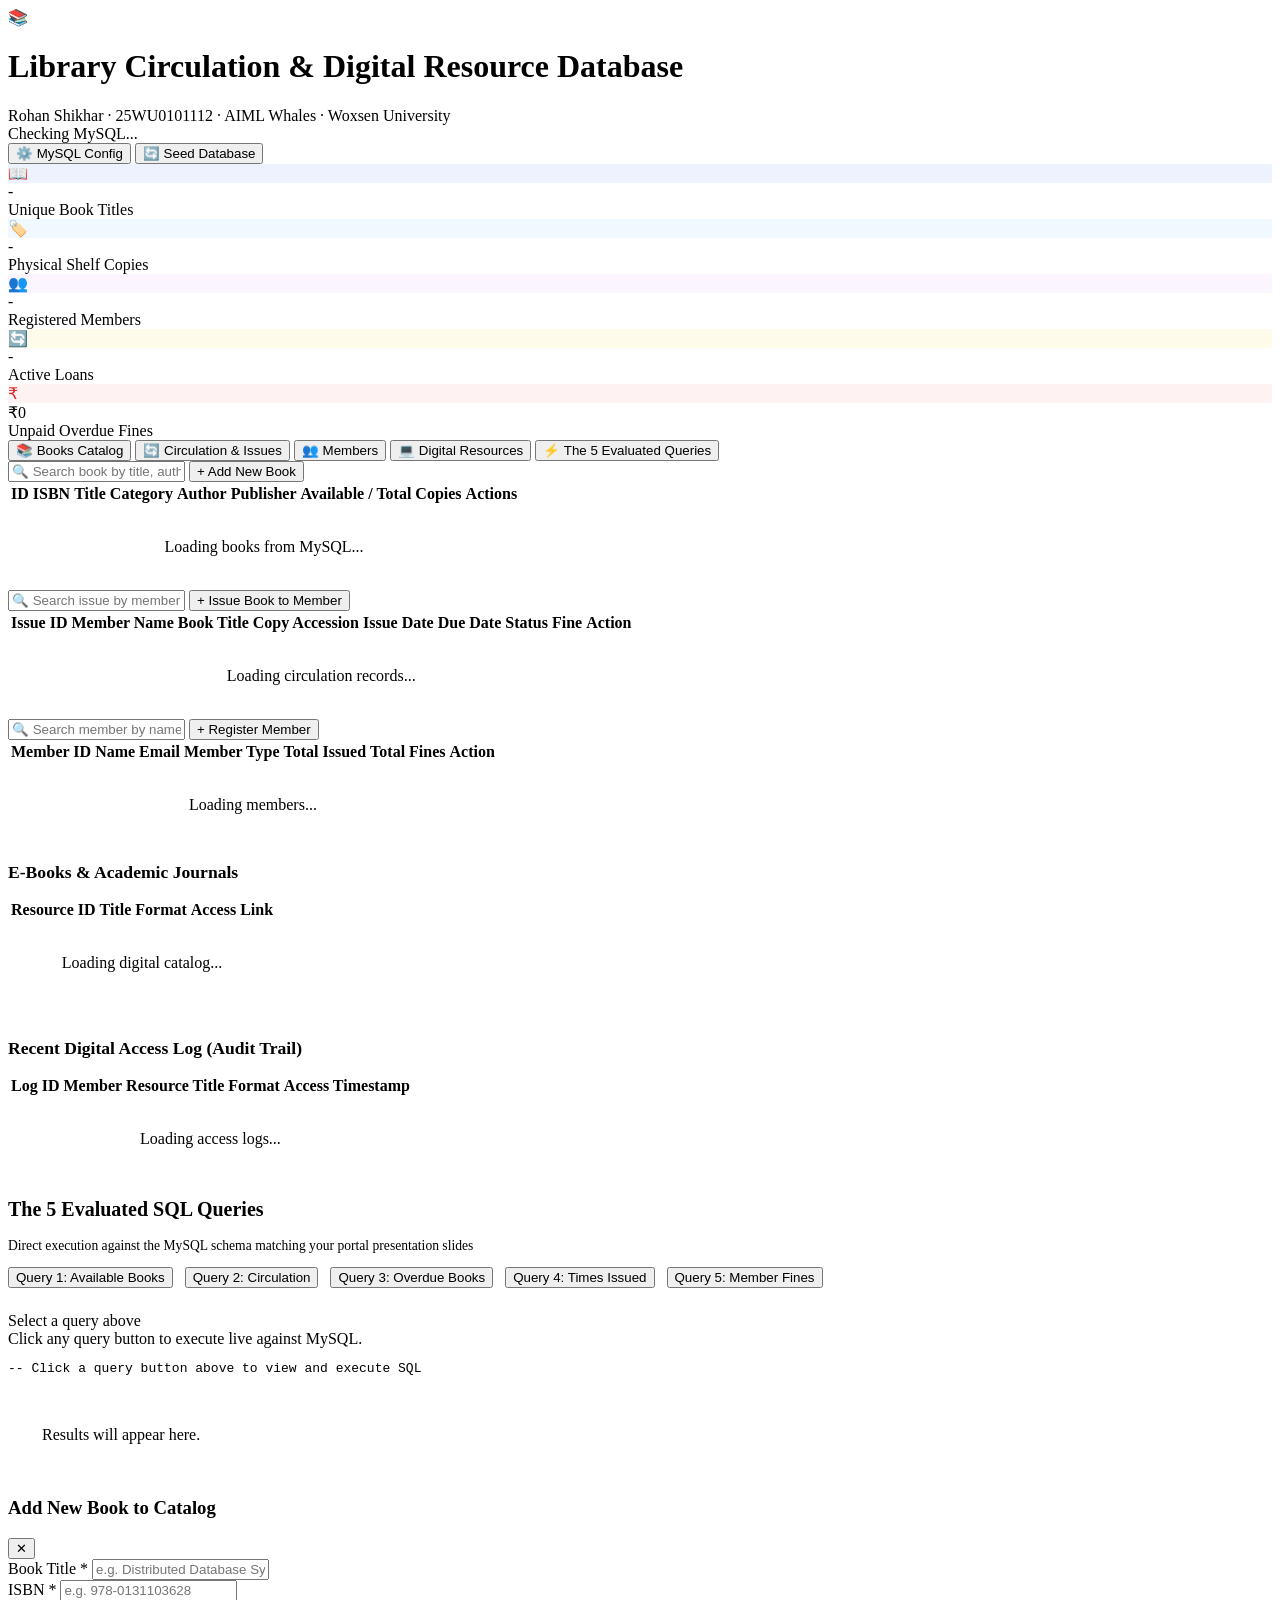
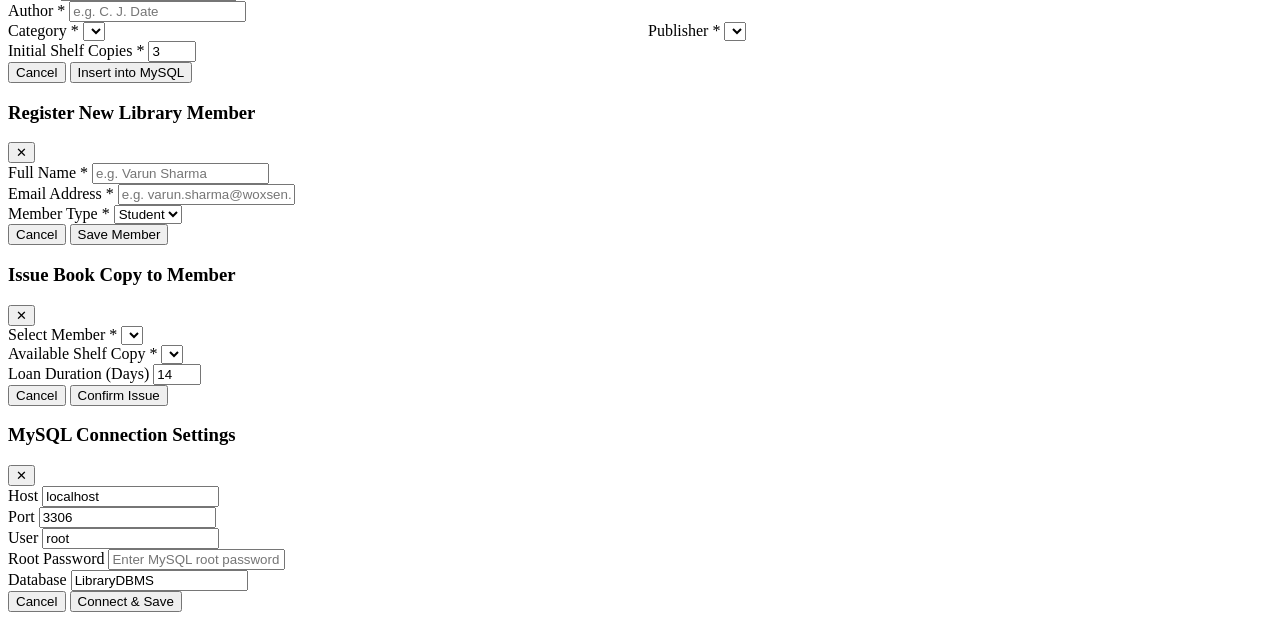
==== Presentation-III/templates/index.html @ c7616080 "No changes provided to summarize." ====
<!DOCTYPE html>
<html lang="en">
<head>
  <meta charset="UTF-8">
  <meta name="viewport" content="width=device-width, initial-scale=1.0">
  <title>Library Circulation & Digital Resource Database - Live DBMS Portal</title>
  <link rel="stylesheet" href="/static/css/style.css">
</head>
<body>
  <div class="bg-grid"></div>

  <!-- Header -->
  <header class="app-header">
    <div class="brand-section">
      <div class="brand-icon">📚</div>
      <div class="brand-text">
        <h1>Library Circulation & Digital Resource Database</h1>
        <div class="meta-subtitle">Rohan Shikhar · 25WU0101112 · AIML Whales · Woxsen University</div>
      </div>
    </div>
    <div class="header-status">
      <div id="db-status-pill" class="db-pill">
        <span class="pulse-dot"></span>
        <span id="db-status-text">Checking MySQL...</span>
      </div>
      <button class="btn btn-secondary btn-sm" onclick="openModal('db-config-modal')">⚙️ MySQL Config</button>
      <button class="btn btn-secondary btn-sm" onclick="initDatabase()">🔄 Seed Database</button>
    </div>
  </header>

  <!-- Main Container -->
  <main class="app-container">
    <!-- Quick Stats Cards -->
    <div class="stats-grid">
      <div class="stat-card">
        <div class="stat-icon" style="background: #EEF2FF; color: #4F46E5;">📖</div>
        <div>
          <div class="stat-val" id="stat-books">-</div>
          <div class="stat-lbl">Unique Book Titles</div>
        </div>
      </div>
      <div class="stat-card">
        <div class="stat-icon" style="background: #F0F9FF; color: #0284C7;">🏷️</div>
        <div>
          <div class="stat-val" id="stat-copies">-</div>
          <div class="stat-lbl">Physical Shelf Copies</div>
        </div>
      </div>
      <div class="stat-card">
        <div class="stat-icon" style="background: #FAF5FF; color: #9333EA;">👥</div>
        <div>
          <div class="stat-val" id="stat-members">-</div>
          <div class="stat-lbl">Registered Members</div>
        </div>
      </div>
      <div class="stat-card">
        <div class="stat-icon" style="background: #FFFBEB; color: #D97706;">🔄</div>
        <div>
          <div class="stat-val" id="stat-loans">-</div>
          <div class="stat-lbl">Active Loans</div>
        </div>
      </div>
      <div class="stat-card">
        <div class="stat-icon" style="background: #FEF2F2; color: #DC2626;">₹</div>
        <div>
          <div class="stat-val" id="stat-fines">₹0</div>
          <div class="stat-lbl">Unpaid Overdue Fines</div>
        </div>
      </div>
    </div>

    <!-- Navigation Tabs -->
    <nav class="tabs-nav">
      <button class="tab-btn active" onclick="switchTab('books-tab')">📚 Books Catalog</button>
      <button class="tab-btn" onclick="switchTab('issues-tab')">🔄 Circulation & Issues</button>
      <button class="tab-btn" onclick="switchTab('members-tab')">👥 Members</button>
      <button class="tab-btn" onclick="switchTab('digital-tab')">💻 Digital Resources</button>
      <button class="tab-btn" onclick="switchTab('queries-tab')">⚡ The 5 Evaluated Queries</button>
    </nav>

    <!-- Tab 1: Books Catalog -->
    <section id="books-tab" class="tab-content active">
      <div class="section-toolbar">
        <input type="text" id="book-search" class="search-input" placeholder="🔍 Search book by title, author, category..." oninput="filterBooks()">
        <button class="btn btn-primary" onclick="openAddBookModal()">+ Add New Book</button>
      </div>
      <div class="table-card">
        <table class="data-table" id="books-table">
          <thead>
            <tr>
              <th>ID</th>
              <th>ISBN</th>
              <th>Title</th>
              <th>Category</th>
              <th>Author</th>
              <th>Publisher</th>
              <th>Available / Total Copies</th>
              <th>Actions</th>
            </tr>
          </thead>
          <tbody id="books-tbody">
            <tr><td colspan="8" style="text-align:center; padding: 2rem;">Loading books from MySQL...</td></tr>
          </tbody>
        </table>
      </div>
    </section>

    <!-- Tab 2: Circulation & Issues -->
    <section id="issues-tab" class="tab-content">
      <div class="section-toolbar">
        <input type="text" id="issue-search" class="search-input" placeholder="🔍 Search issue by member or book..." oninput="filterIssues()">
        <button class="btn btn-primary" onclick="openIssueBookModal()">+ Issue Book to Member</button>
      </div>
      <div class="table-card">
        <table class="data-table" id="issues-table">
          <thead>
            <tr>
              <th>Issue ID</th>
              <th>Member Name</th>
              <th>Book Title</th>
              <th>Copy Accession</th>
              <th>Issue Date</th>
              <th>Due Date</th>
              <th>Status</th>
              <th>Fine</th>
              <th>Action</th>
            </tr>
          </thead>
          <tbody id="issues-tbody">
            <tr><td colspan="9" style="text-align:center; padding: 2rem;">Loading circulation records...</td></tr>
          </tbody>
        </table>
      </div>
    </section>

    <!-- Tab 3: Members -->
    <section id="members-tab" class="tab-content">
      <div class="section-toolbar">
        <input type="text" id="member-search" class="search-input" placeholder="🔍 Search member by name or email..." oninput="filterMembers()">
        <button class="btn btn-primary" onclick="openModal('add-member-modal')">+ Register Member</button>
      </div>
      <div class="table-card">
        <table class="data-table" id="members-table">
          <thead>
            <tr>
              <th>Member ID</th>
              <th>Name</th>
              <th>Email</th>
              <th>Member Type</th>
              <th>Total Issued</th>
              <th>Total Fines</th>
              <th>Action</th>
            </tr>
          </thead>
          <tbody id="members-tbody">
            <tr><td colspan="7" style="text-align:center; padding: 2rem;">Loading members...</td></tr>
          </tbody>
        </table>
      </div>
    </section>

    <!-- Tab 4: Digital Resources -->
    <section id="digital-tab" class="tab-content">
      <div class="section-toolbar">
        <h2 style="font-family: var(--font-display); font-size: 1.1rem;">E-Books & Academic Journals</h2>
      </div>
      <div class="table-card" style="margin-bottom: 2rem;">
        <table class="data-table">
          <thead>
            <tr>
              <th>Resource ID</th>
              <th>Title</th>
              <th>Format</th>
              <th>Access Link</th>
            </tr>
          </thead>
          <tbody id="digital-tbody">
            <tr><td colspan="4" style="text-align:center; padding: 2rem;">Loading digital catalog...</td></tr>
          </tbody>
        </table>
      </div>

      <div class="section-toolbar">
        <h2 style="font-family: var(--font-display); font-size: 1.1rem;">Recent Digital Access Log (Audit Trail)</h2>
      </div>
      <div class="table-card">
        <table class="data-table">
          <thead>
            <tr>
              <th>Log ID</th>
              <th>Member</th>
              <th>Resource Title</th>
              <th>Format</th>
              <th>Access Timestamp</th>
            </tr>
          </thead>
          <tbody id="access-logs-tbody">
            <tr><td colspan="5" style="text-align:center; padding: 2rem;">Loading access logs...</td></tr>
          </tbody>
        </table>
      </div>
    </section>

    <!-- Tab 5: The 5 Evaluated Queries -->
    <section id="queries-tab" class="tab-content">
      <div class="section-toolbar">
        <div>
          <h2 style="font-family: var(--font-display); font-size: 1.25rem;">The 5 Evaluated SQL Queries</h2>
          <p style="font-size: 0.85rem; color: var(--muted);">Direct execution against the MySQL schema matching your portal presentation slides</p>
        </div>
      </div>

      <!-- Query Selector Buttons -->
      <div style="display: flex; gap: 0.75rem; flex-wrap: wrap; margin-bottom: 1.5rem;">
        <button class="btn btn-secondary" onclick="loadQuery(1)">Query 1: Available Books</button>
        <button class="btn btn-secondary" onclick="loadQuery(2)">Query 2: Circulation</button>
        <button class="btn btn-secondary" onclick="loadQuery(3)">Query 3: Overdue Books</button>
        <button class="btn btn-secondary" onclick="loadQuery(4)">Query 4: Times Issued</button>
        <button class="btn btn-secondary" onclick="loadQuery(5)">Query 5: Member Fines</button>
      </div>

      <div id="query-display-card" class="query-card">
        <div class="query-header">
          <div>
            <div id="q-title" class="query-title">Select a query above</div>
            <div id="q-desc" class="query-desc">Click any query button to execute live against MySQL.</div>
          </div>
          <div id="q-meta" style="font-family: var(--font-mono); font-size: 0.8rem; color: var(--accent2);"></div>
        </div>
        <pre class="code-box"><code id="q-code">-- Click a query button above to view and execute SQL</code></pre>
        <div class="table-card" style="margin-top: 1rem;">
          <table class="data-table" id="q-result-table">
            <thead id="q-thead"></thead>
            <tbody id="q-tbody">
              <tr><td style="text-align:center; padding: 2rem;">Results will appear here.</td></tr>
            </tbody>
          </table>
        </div>
      </div>
    </section>
  </main>

  <!-- MODALS -->

  <!-- Modal: Add Book -->
  <div id="add-book-modal" class="modal-overlay">
    <div class="modal-box">
      <div class="modal-header">
        <h3>Add New Book to Catalog</h3>
        <button class="modal-close" onclick="closeModal('add-book-modal')">✕</button>
      </div>
      <form id="add-book-form" onsubmit="submitAddBook(event)">
        <div class="modal-body">
          <div class="form-group">
            <label>Book Title *</label>
            <input type="text" id="b-title" class="form-control" required placeholder="e.g. Distributed Database Systems">
          </div>
          <div class="form-group">
            <label>ISBN *</label>
            <input type="text" id="b-isbn" class="form-control" required placeholder="e.g. 978-0131103628">
          </div>
          <div class="form-group">
            <label>Author *</label>
            <input type="text" id="b-author" class="form-control" required placeholder="e.g. C. J. Date">
          </div>
          <div style="display: grid; grid-template-columns: 1fr 1fr; gap: 1rem;">
            <div class="form-group">
              <label>Category *</label>
              <select id="b-category" class="form-control" required></select>
            </div>
            <div class="form-group">
              <label>Publisher *</label>
              <select id="b-publisher" class="form-control" required></select>
            </div>
          </div>
          <div class="form-group">
            <label>Initial Shelf Copies *</label>
            <input type="number" id="b-copies" class="form-control" value="3" min="1" max="50">
          </div>
        </div>
        <div class="modal-footer">
          <button type="button" class="btn btn-secondary" onclick="closeModal('add-book-modal')">Cancel</button>
          <button type="submit" class="btn btn-primary">Insert into MySQL</button>
        </div>
      </form>
    </div>
  </div>

  <!-- Modal: Register Member -->
  <div id="add-member-modal" class="modal-overlay">
    <div class="modal-box">
      <div class="modal-header">
        <h3>Register New Library Member</h3>
        <button class="modal-close" onclick="closeModal('add-member-modal')">✕</button>
      </div>
      <form id="add-member-form" onsubmit="submitAddMember(event)">
        <div class="modal-body">
          <div class="form-group">
            <label>Full Name *</label>
            <input type="text" id="m-name" class="form-control" required placeholder="e.g. Varun Sharma">
          </div>
          <div class="form-group">
            <label>Email Address *</label>
            <input type="email" id="m-email" class="form-control" required placeholder="e.g. varun.sharma@woxsen.edu.in">
          </div>
          <div class="form-group">
            <label>Member Type *</label>
            <select id="m-type" class="form-control" required>
              <option value="Student">Student</option>
              <option value="Faculty">Faculty</option>
              <option value="Staff">Staff</option>
            </select>
          </div>
        </div>
        <div class="modal-footer">
          <button type="button" class="btn btn-secondary" onclick="closeModal('add-member-modal')">Cancel</button>
          <button type="submit" class="btn btn-primary">Save Member</button>
        </div>
      </form>
    </div>
  </div>

  <!-- Modal: Issue Book -->
  <div id="issue-book-modal" class="modal-overlay">
    <div class="modal-box">
      <div class="modal-header">
        <h3>Issue Book Copy to Member</h3>
        <button class="modal-close" onclick="closeModal('issue-book-modal')">✕</button>
      </div>
      <form id="issue-book-form" onsubmit="submitIssueBook(event)">
        <div class="modal-body">
          <div class="form-group">
            <label>Select Member *</label>
            <select id="iss-member" class="form-control" required></select>
          </div>
          <div class="form-group">
            <label>Available Shelf Copy *</label>
            <select id="iss-copy" class="form-control" required></select>
          </div>
          <div class="form-group">
            <label>Loan Duration (Days)</label>
            <input type="number" id="iss-days" class="form-control" value="14" min="1" max="60">
          </div>
        </div>
        <div class="modal-footer">
          <button type="button" class="btn btn-secondary" onclick="closeModal('issue-book-modal')">Cancel</button>
          <button type="submit" class="btn btn-primary">Confirm Issue</button>
        </div>
      </form>
    </div>
  </div>

  <!-- Modal: MySQL Config -->
  <div id="db-config-modal" class="modal-overlay">
    <div class="modal-box">
      <div class="modal-header">
        <h3>MySQL Connection Settings</h3>
        <button class="modal-close" onclick="closeModal('db-config-modal')">✕</button>
      </div>
      <form id="db-config-form" onsubmit="submitDbConfig(event)">
        <div class="modal-body">
          <div class="form-group">
            <label>Host</label>
            <input type="text" id="cfg-host" class="form-control" value="localhost">
          </div>
          <div class="form-group">
            <label>Port</label>
            <input type="number" id="cfg-port" class="form-control" value="3306">
          </div>
          <div class="form-group">
            <label>User</label>
            <input type="text" id="cfg-user" class="form-control" value="root">
          </div>
          <div class="form-group">
            <label>Root Password</label>
            <input type="password" id="cfg-pass" class="form-control" placeholder="Enter MySQL root password">
          </div>
          <div class="form-group">
            <label>Database</label>
            <input type="text" id="cfg-db" class="form-control" value="LibraryDBMS">
          </div>
        </div>
        <div class="modal-footer">
          <button type="button" class="btn btn-secondary" onclick="closeModal('db-config-modal')">Cancel</button>
          <button type="submit" class="btn btn-primary">Connect & Save</button>
        </div>
      </form>
    </div>
  </div>

  <!-- Toast Container -->
  <div id="toast-container" class="toast-container"></div>

  <script src="/static/js/app.js"></script>
</body>
</html>
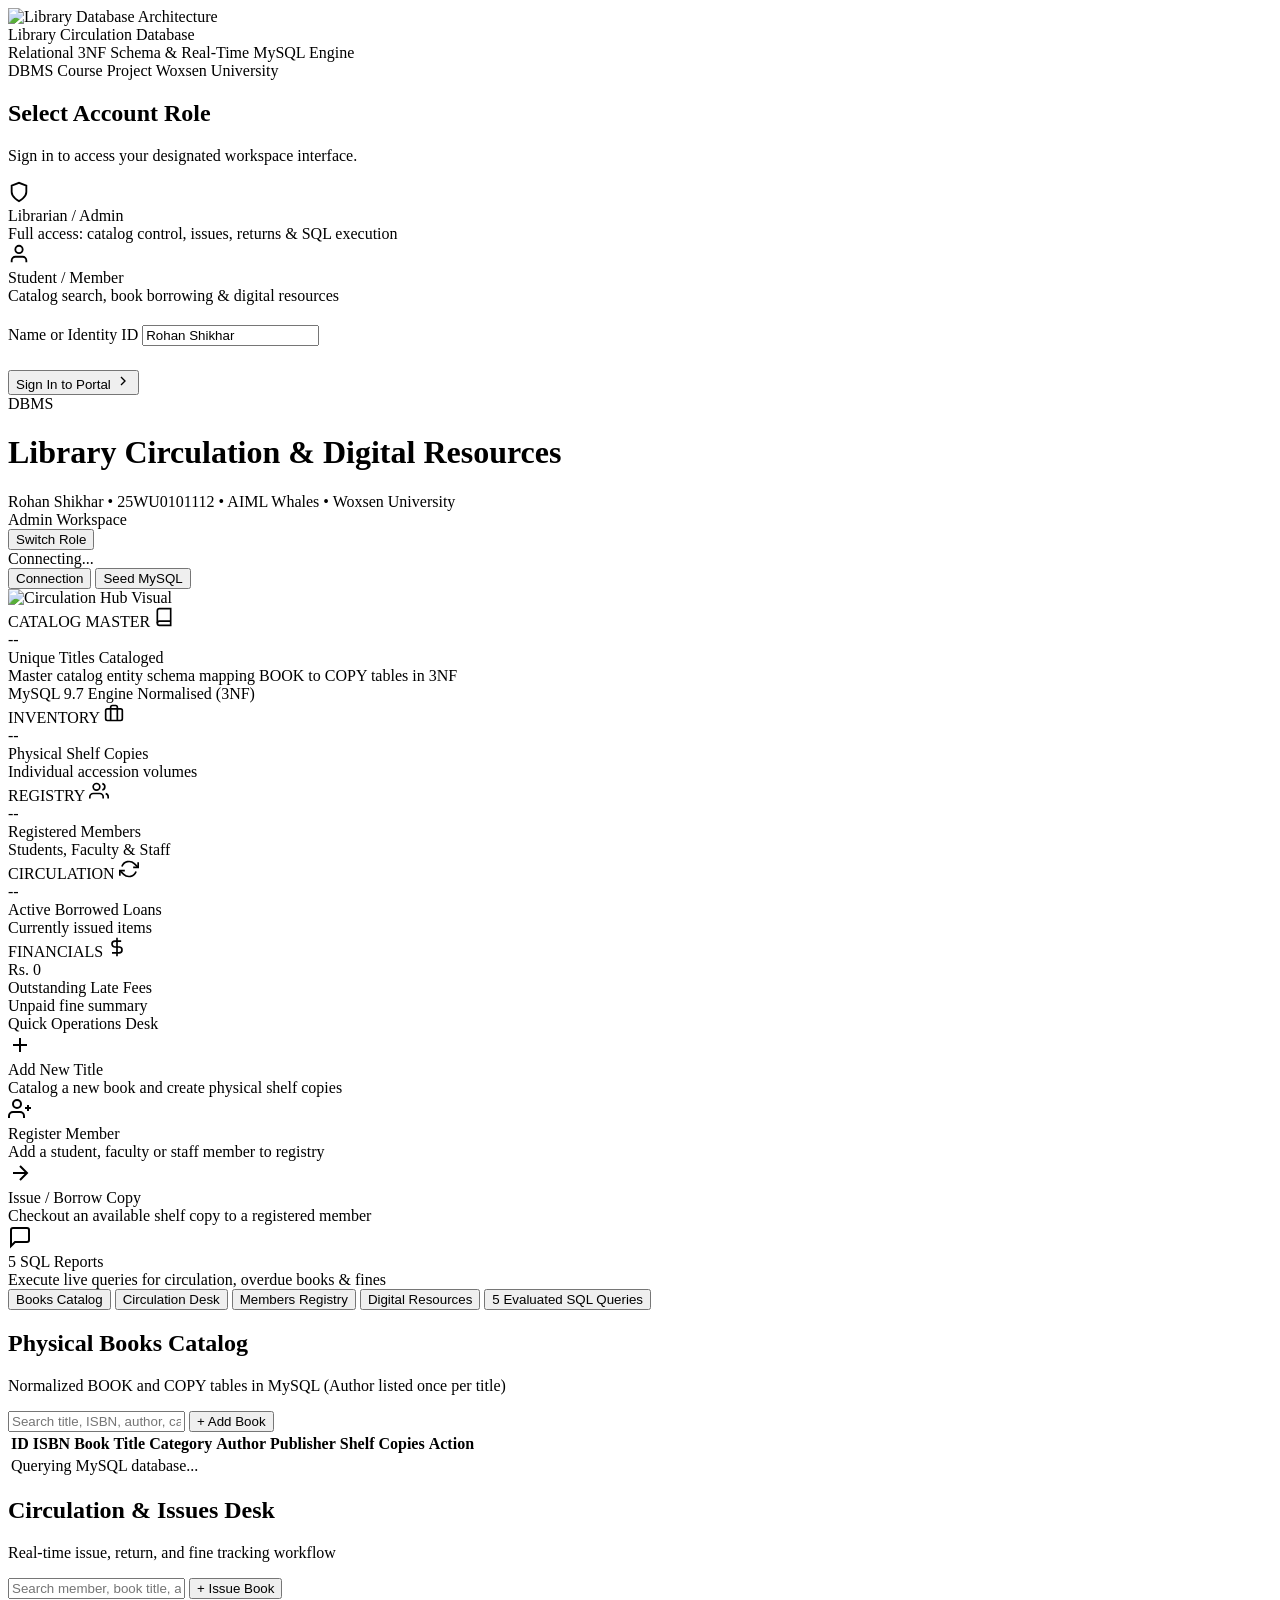
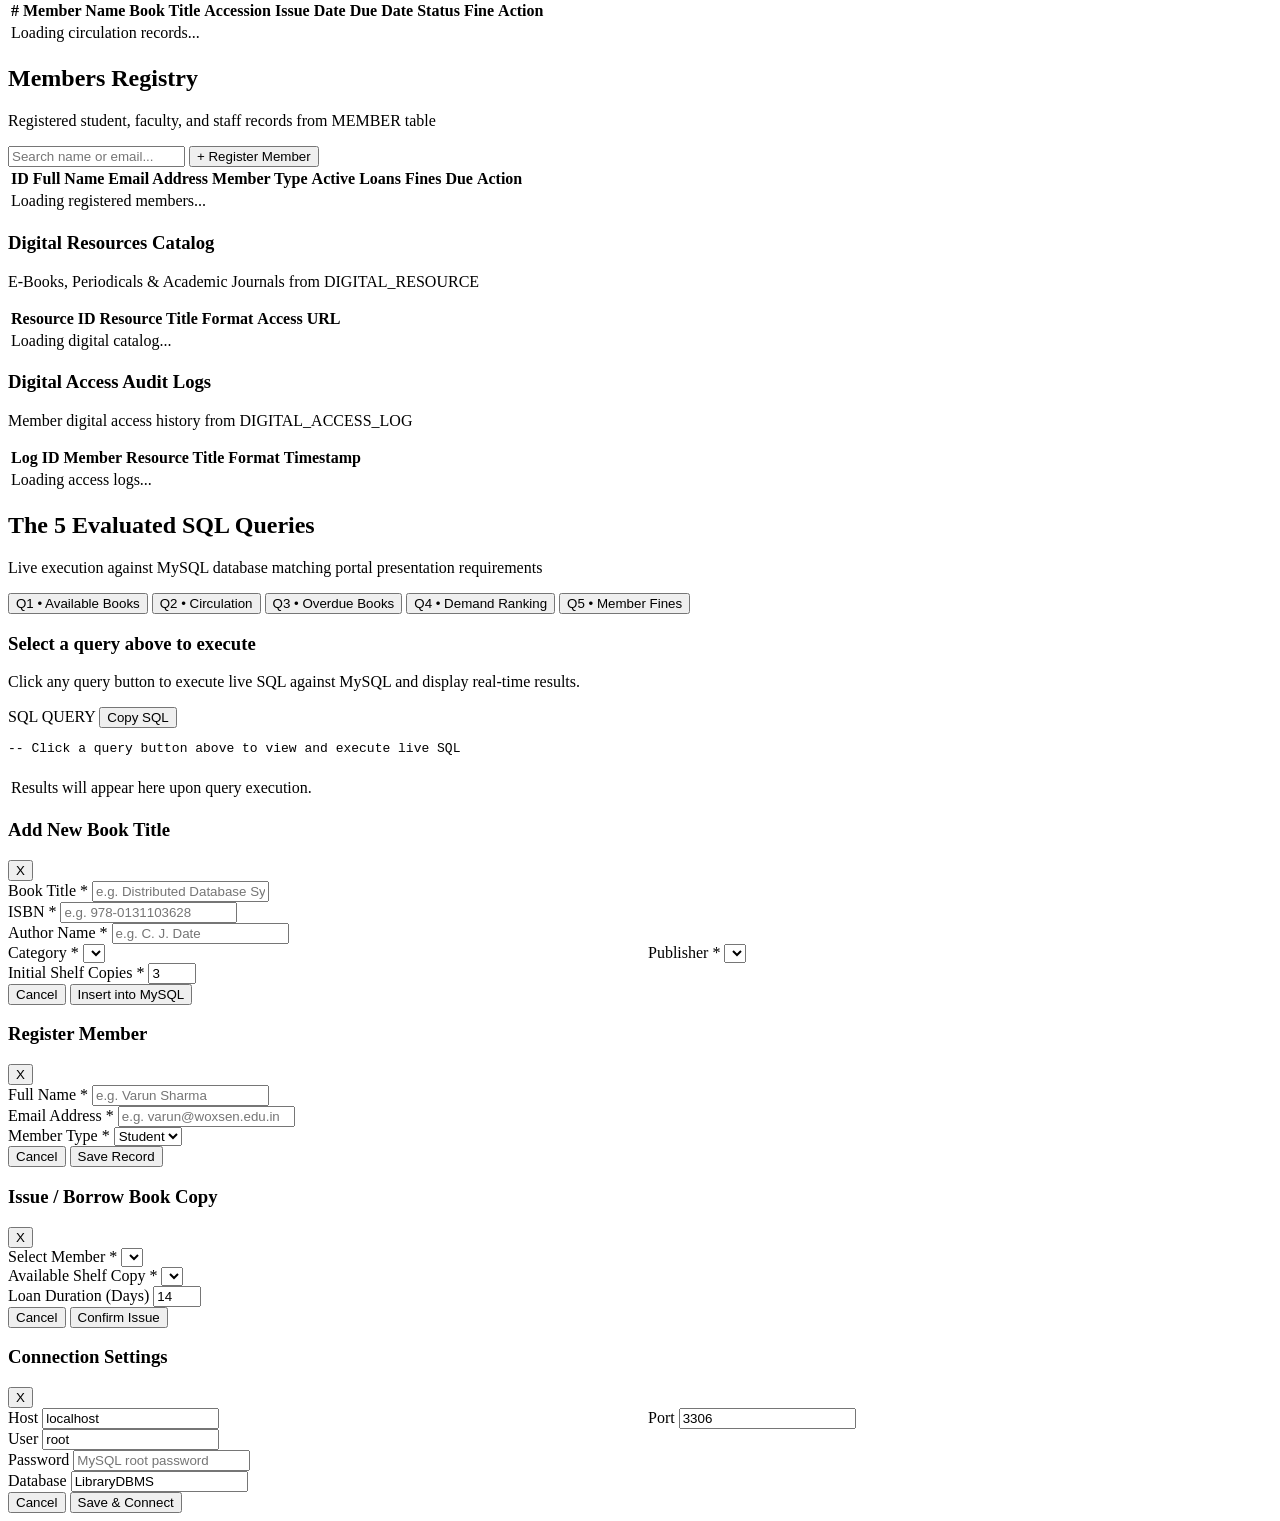
==== commit 9f557ebc: "Updated the visuals and schemas" ====
--- a/Presentation-III/templates/index.html
+++ b/Presentation-III/templates/index.html
@@ -3,122 +3,283 @@
 <head>
   <meta charset="UTF-8">
   <meta name="viewport" content="width=device-width, initial-scale=1.0">
-  <title>Library Circulation & Digital Resource Database - Live DBMS Portal</title>
+  <title>Library Circulation & Digital Resource Database System</title>
+  <meta name="description" content="Live Library Circulation & Digital Resource Management System – DBMS Course Project by Rohan Shikhar, Woxsen University.">
+  <link rel="preconnect" href="https://fonts.googleapis.com">
+  <link rel="preconnect" href="https://fonts.gstatic.com" crossorigin>
+  <link href="https://fonts.googleapis.com/css2?family=DM+Sans:ital,opsz,wght@0,9..40,300..800;1,9..40,300..800&family=IBM+Plex+Mono:ital,wght@0,400;0,500;0,600;0,700;1,400&display=swap" rel="stylesheet">
   <link rel="stylesheet" href="/static/css/style.css">
 </head>
 <body>
-  <div class="bg-grid"></div>
-
-  <!-- Header -->
+
+  <!-- ============================================================
+       1. ROLE-BASED LOGIN SCREEN OVERLAY (With Visual Architecture Graphic)
+       ============================================================ -->
+  <div id="login-screen" class="login-overlay active">
+    <div class="login-modal">
+      <div class="login-hero-visual">
+        <img src="/static/images/login_hero.jpg" alt="Library Database Architecture" class="login-hero-img">
+        <div class="visual-overlay-content">
+          <div class="visual-title">Library Circulation Database</div>
+          <div class="visual-subtitle">Relational 3NF Schema &amp; Real-Time MySQL Engine</div>
+          <div class="visual-badges">
+            <span class="v-pill">DBMS Course Project</span>
+            <span class="v-pill">Woxsen University</span>
+          </div>
+        </div>
+      </div>
+
+      <div class="login-form-container">
+        <div class="login-header">
+          <h2>Select Account Role</h2>
+          <p>Sign in to access your designated workspace interface.</p>
+        </div>
+
+        <form id="login-form" onsubmit="handleLogin(event)">
+          <div class="role-selector-grid">
+            <label class="role-card active" onclick="selectRole('admin', this)">
+              <input type="radio" name="user-role" value="admin" checked style="display:none;">
+              <div class="role-icon">
+                <svg width="22" height="22" viewBox="0 0 24 24" fill="none" stroke="currentColor" stroke-width="2"><path d="M12 22s8-4 8-10V5l-8-3-8 3v7c0 6 8 10 8 10z"/></svg>
+              </div>
+              <div class="role-info">
+                <div class="role-name">Librarian / Admin</div>
+                <div class="role-desc">Full access: catalog control, issues, returns &amp; SQL execution</div>
+              </div>
+            </label>
+
+            <label class="role-card" onclick="selectRole('student', this)">
+              <input type="radio" name="user-role" value="student" style="display:none;">
+              <div class="role-icon">
+                <svg width="22" height="22" viewBox="0 0 24 24" fill="none" stroke="currentColor" stroke-width="2"><path d="M20 21v-2a4 4 0 0 0-4-4H8a4 4 0 0 0-4 4v2"/><circle cx="12" cy="7" r="4"/></svg>
+              </div>
+              <div class="role-info">
+                <div class="role-name">Student / Member</div>
+                <div class="role-desc">Catalog search, book borrowing &amp; digital resources</div>
+              </div>
+            </label>
+          </div>
+
+          <div class="form-group" style="margin-top: 1.25rem;">
+            <label>Name or Identity ID</label>
+            <input type="text" id="login-name" class="form-control" placeholder="e.g. Rohan Shikhar (25WU0101112)" value="Rohan Shikhar">
+          </div>
+
+          <button type="submit" class="btn btn-primary btn-full" style="margin-top: 1.5rem;">
+            Sign In to Portal
+            <svg width="16" height="16" viewBox="0 0 24 24" fill="none" stroke="currentColor" stroke-width="2"><polyline points="9 18 15 12 9 6"/></svg>
+          </button>
+        </form>
+      </div>
+    </div>
+  </div>
+
+  <!-- ============================================================
+       2. MAIN APP HEADER
+       ============================================================ -->
   <header class="app-header">
     <div class="brand-section">
-      <div class="brand-icon">📚</div>
+      <div class="brand-badge">DBMS</div>
       <div class="brand-text">
-        <h1>Library Circulation & Digital Resource Database</h1>
-        <div class="meta-subtitle">Rohan Shikhar · 25WU0101112 · AIML Whales · Woxsen University</div>
+        <h1>Library Circulation &amp; Digital Resources</h1>
+        <div class="meta-subtitle">Rohan Shikhar &bull; 25WU0101112 &bull; AIML Whales &bull; Woxsen University</div>
       </div>
     </div>
+
     <div class="header-status">
+      <div id="user-role-tag" class="role-user-pill">
+        <span id="role-text-display">Admin Workspace</span>
+      </div>
+      <button class="btn btn-secondary btn-sm" onclick="showLoginScreen()">Switch Role</button>
       <div id="db-status-pill" class="db-pill">
         <span class="pulse-dot"></span>
-        <span id="db-status-text">Checking MySQL...</span>
-      </div>
-      <button class="btn btn-secondary btn-sm" onclick="openModal('db-config-modal')">⚙️ MySQL Config</button>
-      <button class="btn btn-secondary btn-sm" onclick="initDatabase()">🔄 Seed Database</button>
+        <span id="db-status-text">Connecting...</span>
+      </div>
+      <button class="btn btn-secondary btn-sm admin-only" onclick="openModal('db-config-modal')">Connection</button>
+      <button class="btn btn-secondary btn-sm admin-only" onclick="initDatabase()">Seed MySQL</button>
     </div>
   </header>
 
-  <!-- Main Container -->
+  <!-- ============================================================
+       3. MAIN SYSTEM CONTAINER
+       ============================================================ -->
   <main class="app-container">
-    <!-- Quick Stats Cards -->
-    <div class="stats-grid">
-      <div class="stat-card">
-        <div class="stat-icon" style="background: #EEF2FF; color: #4F46E5;">📖</div>
+
+    <!-- ── SYSTEM METRICS BENTO GRID (With Visual Background Graphic) ── -->
+    <section class="bento-grid" aria-label="Database Overview Metrics">
+      <!-- Bento Card 1: Hero Stat with 3D Architectural Visual (Spans 2 columns) -->
+      <div class="bento-card bento-hero bento-hero-visual">
+        <img src="/static/images/bento_hero.jpg" alt="Circulation Hub Visual" class="bento-bg-img">
+        <div class="bento-hero-inner">
+          <div class="bento-header">
+            <span class="bento-tag">CATALOG MASTER</span>
+            <svg width="20" height="20" viewBox="0 0 24 24" fill="none" stroke="currentColor" stroke-width="2"><path d="M4 19.5A2.5 2.5 0 0 1 6.5 17H20"/><path d="M6.5 2H20v20H6.5A2.5 2.5 0 0 1 4 19.5v-15A2.5 2.5 0 0 1 6.5 2z"/></svg>
+          </div>
+          <div class="bento-content">
+            <div class="bento-val" id="stat-books">--</div>
+            <div class="bento-lbl">Unique Titles Cataloged</div>
+            <div class="bento-desc">Master catalog entity schema mapping BOOK to COPY tables in 3NF</div>
+          </div>
+          <div class="bento-footer">
+            <span class="bento-pill">MySQL 9.7 Engine</span>
+            <span class="bento-pill">Normalised (3NF)</span>
+          </div>
+        </div>
+      </div>
+
+      <!-- Bento Card 2: Shelf Copies -->
+      <div class="bento-card">
+        <div class="bento-header">
+          <span class="bento-tag">INVENTORY</span>
+          <svg width="20" height="20" viewBox="0 0 24 24" fill="none" stroke="currentColor" stroke-width="2"><rect x="2" y="7" width="20" height="14" rx="2" ry="2"/><path d="M16 21V5a2 2 0 0 0-2-2h-4a2 2 0 0 0-2 2v16"/></svg>
+        </div>
+        <div class="bento-val" id="stat-copies">--</div>
+        <div class="bento-lbl">Physical Shelf Copies</div>
+        <div class="bento-sub">Individual accession volumes</div>
+      </div>
+
+      <!-- Bento Card 3: Active Members -->
+      <div class="bento-card">
+        <div class="bento-header">
+          <span class="bento-tag">REGISTRY</span>
+          <svg width="20" height="20" viewBox="0 0 24 24" fill="none" stroke="currentColor" stroke-width="2"><path d="M17 21v-2a4 4 0 0 0-4-4H5a4 4 0 0 0-4 4v2"/><circle cx="9" cy="7" r="4"/><path d="M23 21v-2a4 4 0 0 0-3-3.87"/><path d="M16 3.13a4 4 0 0 1 0 7.75"/></svg>
+        </div>
+        <div class="bento-val" id="stat-members">--</div>
+        <div class="bento-lbl">Registered Members</div>
+        <div class="bento-sub">Students, Faculty &amp; Staff</div>
+      </div>
+
+      <!-- Bento Card 4: Active Loans -->
+      <div class="bento-card">
+        <div class="bento-header">
+          <span class="bento-tag">CIRCULATION</span>
+          <svg width="20" height="20" viewBox="0 0 24 24" fill="none" stroke="currentColor" stroke-width="2"><polyline points="23 4 23 10 17 10"/><polyline points="1 20 1 14 7 14"/><path d="M3.51 9a9 9 0 0 1 14.85-3.36L23 10M1 14l4.64 4.36A9 9 0 0 0 20.49 15"/></svg>
+        </div>
+        <div class="bento-val" id="stat-loans">--</div>
+        <div class="bento-lbl">Active Borrowed Loans</div>
+        <div class="bento-sub">Currently issued items</div>
+      </div>
+
+      <!-- Bento Card 5: Financials -->
+      <div class="bento-card bento-accent-card">
+        <div class="bento-header">
+          <span class="bento-tag">FINANCIALS</span>
+          <svg width="20" height="20" viewBox="0 0 24 24" fill="none" stroke="currentColor" stroke-width="2"><line x1="12" y1="1" x2="12" y2="23"/><path d="M17 5H9.5a3.5 3.5 0 0 0 0 7h5a3.5 3.5 0 0 1 0 7H6"/></svg>
+        </div>
+        <div class="bento-val" id="stat-fines">Rs. 0</div>
+        <div class="bento-lbl">Outstanding Late Fees</div>
+        <div class="bento-sub">Unpaid fine summary</div>
+      </div>
+    </section>
+
+    <!-- ── CATEGORIZED QUICK ACTION VISUAL CARDS ── -->
+    <section class="quick-actions-section">
+      <div class="section-title-sm">Quick Operations Desk</div>
+      <div class="action-cards-grid">
+        <div class="action-card admin-only" onclick="openAddBookModal()">
+          <div class="action-icon">
+            <svg width="24" height="24" viewBox="0 0 24 24" fill="none" stroke="currentColor" stroke-width="2"><line x1="12" y1="5" x2="12" y2="19"/><line x1="5" y1="12" x2="19" y2="12"/></svg>
+          </div>
+          <div class="action-details">
+            <div class="action-title">Add New Title</div>
+            <div class="action-desc">Catalog a new book and create physical shelf copies</div>
+          </div>
+        </div>
+
+        <div class="action-card admin-only" onclick="openModal('add-member-modal')">
+          <div class="action-icon">
+            <svg width="24" height="24" viewBox="0 0 24 24" fill="none" stroke="currentColor" stroke-width="2"><path d="M16 21v-2a4 4 0 0 0-4-4H5a4 4 0 0 0-4 4v2"/><circle cx="9" cy="7" r="4"/><line x1="20" y1="8" x2="20" y2="14"/><line x1="17" y1="11" x2="23" y2="11"/></svg>
+          </div>
+          <div class="action-details">
+            <div class="action-title">Register Member</div>
+            <div class="action-desc">Add a student, faculty or staff member to registry</div>
+          </div>
+        </div>
+
+        <div class="action-card" onclick="openIssueBookModal()">
+          <div class="action-icon">
+            <svg width="24" height="24" viewBox="0 0 24 24" fill="none" stroke="currentColor" stroke-width="2"><path d="M5 12h14"/><path d="m12 5 7 7-7 7"/></svg>
+          </div>
+          <div class="action-details">
+            <div class="action-title">Issue / Borrow Copy</div>
+            <div class="action-desc">Checkout an available shelf copy to a registered member</div>
+          </div>
+        </div>
+
+        <div class="action-card" onclick="switchTab('queries-tab')">
+          <div class="action-icon">
+            <svg width="24" height="24" viewBox="0 0 24 24" fill="none" stroke="currentColor" stroke-width="2"><path d="M21 15a2 2 0 0 1-2 2H7l-4 4V5a2 2 0 0 1 2-2h14a2 2 0 0 1 2 2z"/></svg>
+          </div>
+          <div class="action-details">
+            <div class="action-title">5 SQL Reports</div>
+            <div class="action-desc">Execute live queries for circulation, overdue books &amp; fines</div>
+          </div>
+        </div>
+      </div>
+    </section>
+
+    <!-- ── NAVIGATION SEGMENT TABS ── -->
+    <nav class="bento-tabs-nav" role="tablist">
+      <button class="tab-btn active" onclick="switchTab('books-tab')" role="tab">Books Catalog</button>
+      <button class="tab-btn" onclick="switchTab('issues-tab')" role="tab">Circulation Desk</button>
+      <button class="tab-btn" onclick="switchTab('members-tab')" role="tab">Members Registry</button>
+      <button class="tab-btn" onclick="switchTab('digital-tab')" role="tab">Digital Resources</button>
+      <button class="tab-btn" onclick="switchTab('queries-tab')" role="tab">5 Evaluated SQL Queries</button>
+    </nav>
+
+    <!-- ═══════════════ TAB 1: BOOKS CATALOG ═══════════════ -->
+    <section id="books-tab" class="tab-content active" role="tabpanel">
+      <div class="section-toolbar">
         <div>
-          <div class="stat-val" id="stat-books">-</div>
-          <div class="stat-lbl">Unique Book Titles</div>
-        </div>
-      </div>
-      <div class="stat-card">
-        <div class="stat-icon" style="background: #F0F9FF; color: #0284C7;">🏷️</div>
-        <div>
-          <div class="stat-val" id="stat-copies">-</div>
-          <div class="stat-lbl">Physical Shelf Copies</div>
-        </div>
-      </div>
-      <div class="stat-card">
-        <div class="stat-icon" style="background: #FAF5FF; color: #9333EA;">👥</div>
-        <div>
-          <div class="stat-val" id="stat-members">-</div>
-          <div class="stat-lbl">Registered Members</div>
-        </div>
-      </div>
-      <div class="stat-card">
-        <div class="stat-icon" style="background: #FFFBEB; color: #D97706;">🔄</div>
-        <div>
-          <div class="stat-val" id="stat-loans">-</div>
-          <div class="stat-lbl">Active Loans</div>
-        </div>
-      </div>
-      <div class="stat-card">
-        <div class="stat-icon" style="background: #FEF2F2; color: #DC2626;">₹</div>
-        <div>
-          <div class="stat-val" id="stat-fines">₹0</div>
-          <div class="stat-lbl">Unpaid Overdue Fines</div>
-        </div>
-      </div>
-    </div>
-
-    <!-- Navigation Tabs -->
-    <nav class="tabs-nav">
-      <button class="tab-btn active" onclick="switchTab('books-tab')">📚 Books Catalog</button>
-      <button class="tab-btn" onclick="switchTab('issues-tab')">🔄 Circulation & Issues</button>
-      <button class="tab-btn" onclick="switchTab('members-tab')">👥 Members</button>
-      <button class="tab-btn" onclick="switchTab('digital-tab')">💻 Digital Resources</button>
-      <button class="tab-btn" onclick="switchTab('queries-tab')">⚡ The 5 Evaluated Queries</button>
-    </nav>
-
-    <!-- Tab 1: Books Catalog -->
-    <section id="books-tab" class="tab-content active">
-      <div class="section-toolbar">
-        <input type="text" id="book-search" class="search-input" placeholder="🔍 Search book by title, author, category..." oninput="filterBooks()">
-        <button class="btn btn-primary" onclick="openAddBookModal()">+ Add New Book</button>
-      </div>
-      <div class="table-card">
+          <h2 class="section-title">Physical Books Catalog</h2>
+          <p class="section-subtitle">Normalized BOOK and COPY tables in MySQL (Author listed once per title)</p>
+        </div>
+        <div class="toolbar-actions">
+          <input type="text" id="book-search" class="search-input" placeholder="Search title, ISBN, author, category..." oninput="filterBooks()">
+          <button class="btn btn-primary admin-only" onclick="openAddBookModal()">+ Add Book</button>
+        </div>
+      </div>
+      <div class="bento-table-card">
         <table class="data-table" id="books-table">
           <thead>
             <tr>
               <th>ID</th>
               <th>ISBN</th>
-              <th>Title</th>
+              <th>Book Title</th>
               <th>Category</th>
               <th>Author</th>
               <th>Publisher</th>
-              <th>Available / Total Copies</th>
-              <th>Actions</th>
+              <th>Shelf Copies</th>
+              <th>Action</th>
             </tr>
           </thead>
           <tbody id="books-tbody">
-            <tr><td colspan="8" style="text-align:center; padding: 2rem;">Loading books from MySQL...</td></tr>
+            <tr class="empty-row"><td colspan="8">Querying MySQL database...</td></tr>
           </tbody>
         </table>
       </div>
     </section>
 
-    <!-- Tab 2: Circulation & Issues -->
-    <section id="issues-tab" class="tab-content">
+    <!-- ═══════════════ TAB 2: CIRCULATION DESK ═══════════════ -->
+    <section id="issues-tab" class="tab-content" role="tabpanel">
       <div class="section-toolbar">
-        <input type="text" id="issue-search" class="search-input" placeholder="🔍 Search issue by member or book..." oninput="filterIssues()">
-        <button class="btn btn-primary" onclick="openIssueBookModal()">+ Issue Book to Member</button>
-      </div>
-      <div class="table-card">
+        <div>
+          <h2 class="section-title">Circulation &amp; Issues Desk</h2>
+          <p class="section-subtitle">Real-time issue, return, and fine tracking workflow</p>
+        </div>
+        <div class="toolbar-actions">
+          <input type="text" id="issue-search" class="search-input" placeholder="Search member, book title, accession..." oninput="filterIssues()">
+          <button class="btn btn-primary" onclick="openIssueBookModal()">+ Issue Book</button>
+        </div>
+      </div>
+      <div class="bento-table-card">
         <table class="data-table" id="issues-table">
           <thead>
             <tr>
-              <th>Issue ID</th>
+              <th>#</th>
               <th>Member Name</th>
               <th>Book Title</th>
-              <th>Copy Accession</th>
+              <th>Accession</th>
               <th>Issue Date</th>
               <th>Due Date</th>
               <th>Status</th>
@@ -127,127 +288,154 @@
             </tr>
           </thead>
           <tbody id="issues-tbody">
-            <tr><td colspan="9" style="text-align:center; padding: 2rem;">Loading circulation records...</td></tr>
+            <tr class="empty-row"><td colspan="9">Loading circulation records...</td></tr>
           </tbody>
         </table>
       </div>
     </section>
 
-    <!-- Tab 3: Members -->
-    <section id="members-tab" class="tab-content">
+    <!-- ═══════════════ TAB 3: MEMBERS REGISTRY ═══════════════ -->
+    <section id="members-tab" class="tab-content" role="tabpanel">
       <div class="section-toolbar">
-        <input type="text" id="member-search" class="search-input" placeholder="🔍 Search member by name or email..." oninput="filterMembers()">
-        <button class="btn btn-primary" onclick="openModal('add-member-modal')">+ Register Member</button>
-      </div>
-      <div class="table-card">
+        <div>
+          <h2 class="section-title">Members Registry</h2>
+          <p class="section-subtitle">Registered student, faculty, and staff records from MEMBER table</p>
+        </div>
+        <div class="toolbar-actions">
+          <input type="text" id="member-search" class="search-input" placeholder="Search name or email..." oninput="filterMembers()">
+          <button class="btn btn-primary admin-only" onclick="openModal('add-member-modal')">+ Register Member</button>
+        </div>
+      </div>
+      <div class="bento-table-card">
         <table class="data-table" id="members-table">
           <thead>
             <tr>
-              <th>Member ID</th>
-              <th>Name</th>
-              <th>Email</th>
+              <th>ID</th>
+              <th>Full Name</th>
+              <th>Email Address</th>
               <th>Member Type</th>
-              <th>Total Issued</th>
-              <th>Total Fines</th>
-              <th>Action</th>
+              <th>Active Loans</th>
+              <th>Fines Due</th>
+              <th class="admin-only">Action</th>
             </tr>
           </thead>
           <tbody id="members-tbody">
-            <tr><td colspan="7" style="text-align:center; padding: 2rem;">Loading members...</td></tr>
+            <tr class="empty-row"><td colspan="7">Loading registered members...</td></tr>
           </tbody>
         </table>
       </div>
     </section>
 
-    <!-- Tab 4: Digital Resources -->
-    <section id="digital-tab" class="tab-content">
-      <div class="section-toolbar">
-        <h2 style="font-family: var(--font-display); font-size: 1.1rem;">E-Books & Academic Journals</h2>
-      </div>
-      <div class="table-card" style="margin-bottom: 2rem;">
-        <table class="data-table">
-          <thead>
-            <tr>
-              <th>Resource ID</th>
-              <th>Title</th>
-              <th>Format</th>
-              <th>Access Link</th>
-            </tr>
-          </thead>
-          <tbody id="digital-tbody">
-            <tr><td colspan="4" style="text-align:center; padding: 2rem;">Loading digital catalog...</td></tr>
-          </tbody>
-        </table>
-      </div>
-
-      <div class="section-toolbar">
-        <h2 style="font-family: var(--font-display); font-size: 1.1rem;">Recent Digital Access Log (Audit Trail)</h2>
-      </div>
-      <div class="table-card">
-        <table class="data-table">
-          <thead>
-            <tr>
-              <th>Log ID</th>
-              <th>Member</th>
-              <th>Resource Title</th>
-              <th>Format</th>
-              <th>Access Timestamp</th>
-            </tr>
-          </thead>
-          <tbody id="access-logs-tbody">
-            <tr><td colspan="5" style="text-align:center; padding: 2rem;">Loading access logs...</td></tr>
-          </tbody>
-        </table>
+    <!-- ═══════════════ TAB 4: DIGITAL RESOURCES ═══════════════ -->
+    <section id="digital-tab" class="tab-content" role="tabpanel">
+      <div class="bento-section-grid">
+        <div class="bento-table-card">
+          <div class="card-header-bar">
+            <div>
+              <h3 class="card-header-title">Digital Resources Catalog</h3>
+              <p class="card-header-sub">E-Books, Periodicals &amp; Academic Journals from DIGITAL_RESOURCE</p>
+            </div>
+          </div>
+          <table class="data-table">
+            <thead>
+              <tr>
+                <th>Resource ID</th>
+                <th>Resource Title</th>
+                <th>Format</th>
+                <th>Access URL</th>
+              </tr>
+            </thead>
+            <tbody id="digital-tbody">
+              <tr class="empty-row"><td colspan="4">Loading digital catalog...</td></tr>
+            </tbody>
+          </table>
+        </div>
+
+        <div class="bento-table-card">
+          <div class="card-header-bar">
+            <div>
+              <h3 class="card-header-title">Digital Access Audit Logs</h3>
+              <p class="card-header-sub">Member digital access history from DIGITAL_ACCESS_LOG</p>
+            </div>
+          </div>
+          <table class="data-table">
+            <thead>
+              <tr>
+                <th>Log ID</th>
+                <th>Member</th>
+                <th>Resource Title</th>
+                <th>Format</th>
+                <th>Timestamp</th>
+              </tr>
+            </thead>
+            <tbody id="access-logs-tbody">
+              <tr class="empty-row"><td colspan="5">Loading access logs...</td></tr>
+            </tbody>
+          </table>
+        </div>
       </div>
     </section>
 
-    <!-- Tab 5: The 5 Evaluated Queries -->
-    <section id="queries-tab" class="tab-content">
+    <!-- ═══════════════ TAB 5: 5 EVALUATED SQL QUERIES ═══════════════ -->
+    <section id="queries-tab" class="tab-content" role="tabpanel">
       <div class="section-toolbar">
         <div>
-          <h2 style="font-family: var(--font-display); font-size: 1.25rem;">The 5 Evaluated SQL Queries</h2>
-          <p style="font-size: 0.85rem; color: var(--muted);">Direct execution against the MySQL schema matching your portal presentation slides</p>
-        </div>
-      </div>
-
-      <!-- Query Selector Buttons -->
-      <div style="display: flex; gap: 0.75rem; flex-wrap: wrap; margin-bottom: 1.5rem;">
-        <button class="btn btn-secondary" onclick="loadQuery(1)">Query 1: Available Books</button>
-        <button class="btn btn-secondary" onclick="loadQuery(2)">Query 2: Circulation</button>
-        <button class="btn btn-secondary" onclick="loadQuery(3)">Query 3: Overdue Books</button>
-        <button class="btn btn-secondary" onclick="loadQuery(4)">Query 4: Times Issued</button>
-        <button class="btn btn-secondary" onclick="loadQuery(5)">Query 5: Member Fines</button>
-      </div>
-
-      <div id="query-display-card" class="query-card">
-        <div class="query-header">
+          <h2 class="section-title">The 5 Evaluated SQL Queries</h2>
+          <p class="section-subtitle">Live execution against MySQL database matching portal presentation requirements</p>
+        </div>
+      </div>
+
+      <div class="query-selector-bar">
+        <button class="btn btn-query" id="qbtn-1" onclick="loadQuery(1)">Q1 &bull; Available Books</button>
+        <button class="btn btn-query" id="qbtn-2" onclick="loadQuery(2)">Q2 &bull; Circulation</button>
+        <button class="btn btn-query" id="qbtn-3" onclick="loadQuery(3)">Q3 &bull; Overdue Books</button>
+        <button class="btn btn-query" id="qbtn-4" onclick="loadQuery(4)">Q4 &bull; Demand Ranking</button>
+        <button class="btn btn-query" id="qbtn-5" onclick="loadQuery(5)">Q5 &bull; Member Fines</button>
+      </div>
+
+      <div id="query-display-card" class="bento-query-card">
+        <div class="query-header-row">
           <div>
-            <div id="q-title" class="query-title">Select a query above</div>
-            <div id="q-desc" class="query-desc">Click any query button to execute live against MySQL.</div>
-          </div>
-          <div id="q-meta" style="font-family: var(--font-mono); font-size: 0.8rem; color: var(--accent2);"></div>
-        </div>
-        <pre class="code-box"><code id="q-code">-- Click a query button above to view and execute SQL</code></pre>
-        <div class="table-card" style="margin-top: 1rem;">
+            <h3 id="q-title" class="query-title">Select a query above to execute</h3>
+            <p id="q-desc" class="query-desc">Click any query button to execute live SQL against MySQL and display real-time results.</p>
+          </div>
+          <div id="q-meta" class="query-meta-chip" style="display:none;">
+            <span>Execution:</span>
+            <span id="q-meta-text"></span>
+          </div>
+        </div>
+
+        <div class="code-container">
+          <div class="code-container-header">
+            <span class="code-lang-tag">SQL QUERY</span>
+            <button class="btn-copy-code" onclick="copyQueryCode()">Copy SQL</button>
+          </div>
+          <pre class="code-box"><code id="q-code">-- Click a query button above to view and execute live SQL</code></pre>
+        </div>
+
+        <div class="bento-table-card" style="margin-top: 1.25rem;">
           <table class="data-table" id="q-result-table">
             <thead id="q-thead"></thead>
             <tbody id="q-tbody">
-              <tr><td style="text-align:center; padding: 2rem;">Results will appear here.</td></tr>
+              <tr class="empty-row"><td>Results will appear here upon query execution.</td></tr>
             </tbody>
           </table>
         </div>
       </div>
     </section>
+
   </main>
 
-  <!-- MODALS -->
+  <!-- ============================================================
+       4. MODALS & DIALOGS
+       ============================================================ -->
 
   <!-- Modal: Add Book -->
   <div id="add-book-modal" class="modal-overlay">
     <div class="modal-box">
       <div class="modal-header">
-        <h3>Add New Book to Catalog</h3>
-        <button class="modal-close" onclick="closeModal('add-book-modal')">✕</button>
+        <h3>Add New Book Title</h3>
+        <button class="modal-close" onclick="closeModal('add-book-modal')">X</button>
       </div>
       <form id="add-book-form" onsubmit="submitAddBook(event)">
         <div class="modal-body">
@@ -260,10 +448,10 @@
             <input type="text" id="b-isbn" class="form-control" required placeholder="e.g. 978-0131103628">
           </div>
           <div class="form-group">
-            <label>Author *</label>
+            <label>Author Name *</label>
             <input type="text" id="b-author" class="form-control" required placeholder="e.g. C. J. Date">
           </div>
-          <div style="display: grid; grid-template-columns: 1fr 1fr; gap: 1rem;">
+          <div style="display:grid;grid-template-columns:1fr 1fr;gap:1rem;">
             <div class="form-group">
               <label>Category *</label>
               <select id="b-category" class="form-control" required></select>
@@ -290,8 +478,8 @@
   <div id="add-member-modal" class="modal-overlay">
     <div class="modal-box">
       <div class="modal-header">
-        <h3>Register New Library Member</h3>
-        <button class="modal-close" onclick="closeModal('add-member-modal')">✕</button>
+        <h3>Register Member</h3>
+        <button class="modal-close" onclick="closeModal('add-member-modal')">X</button>
       </div>
       <form id="add-member-form" onsubmit="submitAddMember(event)">
         <div class="modal-body">
@@ -301,7 +489,7 @@
           </div>
           <div class="form-group">
             <label>Email Address *</label>
-            <input type="email" id="m-email" class="form-control" required placeholder="e.g. varun.sharma@woxsen.edu.in">
+            <input type="email" id="m-email" class="form-control" required placeholder="e.g. varun@woxsen.edu.in">
           </div>
           <div class="form-group">
             <label>Member Type *</label>
@@ -314,7 +502,7 @@
         </div>
         <div class="modal-footer">
           <button type="button" class="btn btn-secondary" onclick="closeModal('add-member-modal')">Cancel</button>
-          <button type="submit" class="btn btn-primary">Save Member</button>
+          <button type="submit" class="btn btn-primary">Save Record</button>
         </div>
       </form>
     </div>
@@ -324,8 +512,8 @@
   <div id="issue-book-modal" class="modal-overlay">
     <div class="modal-box">
       <div class="modal-header">
-        <h3>Issue Book Copy to Member</h3>
-        <button class="modal-close" onclick="closeModal('issue-book-modal')">✕</button>
+        <h3>Issue / Borrow Book Copy</h3>
+        <button class="modal-close" onclick="closeModal('issue-book-modal')">X</button>
       </div>
       <form id="issue-book-form" onsubmit="submitIssueBook(event)">
         <div class="modal-body">
@@ -354,26 +542,28 @@
   <div id="db-config-modal" class="modal-overlay">
     <div class="modal-box">
       <div class="modal-header">
-        <h3>MySQL Connection Settings</h3>
-        <button class="modal-close" onclick="closeModal('db-config-modal')">✕</button>
+        <h3>Connection Settings</h3>
+        <button class="modal-close" onclick="closeModal('db-config-modal')">X</button>
       </div>
       <form id="db-config-form" onsubmit="submitDbConfig(event)">
         <div class="modal-body">
-          <div class="form-group">
-            <label>Host</label>
-            <input type="text" id="cfg-host" class="form-control" value="localhost">
-          </div>
-          <div class="form-group">
-            <label>Port</label>
-            <input type="number" id="cfg-port" class="form-control" value="3306">
+          <div style="display:grid;grid-template-columns:1fr 1fr;gap:1rem;">
+            <div class="form-group">
+              <label>Host</label>
+              <input type="text" id="cfg-host" class="form-control" value="localhost">
+            </div>
+            <div class="form-group">
+              <label>Port</label>
+              <input type="number" id="cfg-port" class="form-control" value="3306">
+            </div>
           </div>
           <div class="form-group">
             <label>User</label>
             <input type="text" id="cfg-user" class="form-control" value="root">
           </div>
           <div class="form-group">
-            <label>Root Password</label>
-            <input type="password" id="cfg-pass" class="form-control" placeholder="Enter MySQL root password">
+            <label>Password</label>
+            <input type="password" id="cfg-pass" class="form-control" placeholder="MySQL root password">
           </div>
           <div class="form-group">
             <label>Database</label>
@@ -382,7 +572,7 @@
         </div>
         <div class="modal-footer">
           <button type="button" class="btn btn-secondary" onclick="closeModal('db-config-modal')">Cancel</button>
-          <button type="submit" class="btn btn-primary">Connect & Save</button>
+          <button type="submit" class="btn btn-primary">Save &amp; Connect</button>
         </div>
       </form>
     </div>
@@ -392,5 +582,42 @@
   <div id="toast-container" class="toast-container"></div>
 
   <script src="/static/js/app.js"></script>
+  <script>
+    let currentRole = 'admin';
+
+    function selectRole(role, el) {
+      currentRole = role;
+      document.querySelectorAll('.role-card').forEach(c => c.classList.remove('active'));
+      el.classList.add('active');
+    }
+
+    function handleLogin(e) {
+      e.preventDefault();
+      const userName = document.getElementById('login-name').value || 'User';
+      const roleText = currentRole === 'admin' ? 'Administrator Workspace' : 'Student / Member View';
+      
+      document.getElementById('role-text-display').textContent = `${roleText} (${userName})`;
+      document.getElementById('login-screen').classList.remove('active');
+
+      if (currentRole !== 'admin') {
+        document.body.classList.add('role-student');
+      } else {
+        document.body.classList.remove('role-student');
+      }
+
+      if (typeof showToast === 'function') showToast(`Signed in as ${userName} (${currentRole.toUpperCase()})`);
+    }
+
+    function showLoginScreen() {
+      document.getElementById('login-screen').classList.add('active');
+    }
+
+    function copyQueryCode() {
+      const code = document.getElementById('q-code').innerText;
+      navigator.clipboard.writeText(code).then(() => {
+        if (typeof showToast === 'function') showToast('SQL copied to clipboard');
+      });
+    }
+  </script>
 </body>
 </html>
